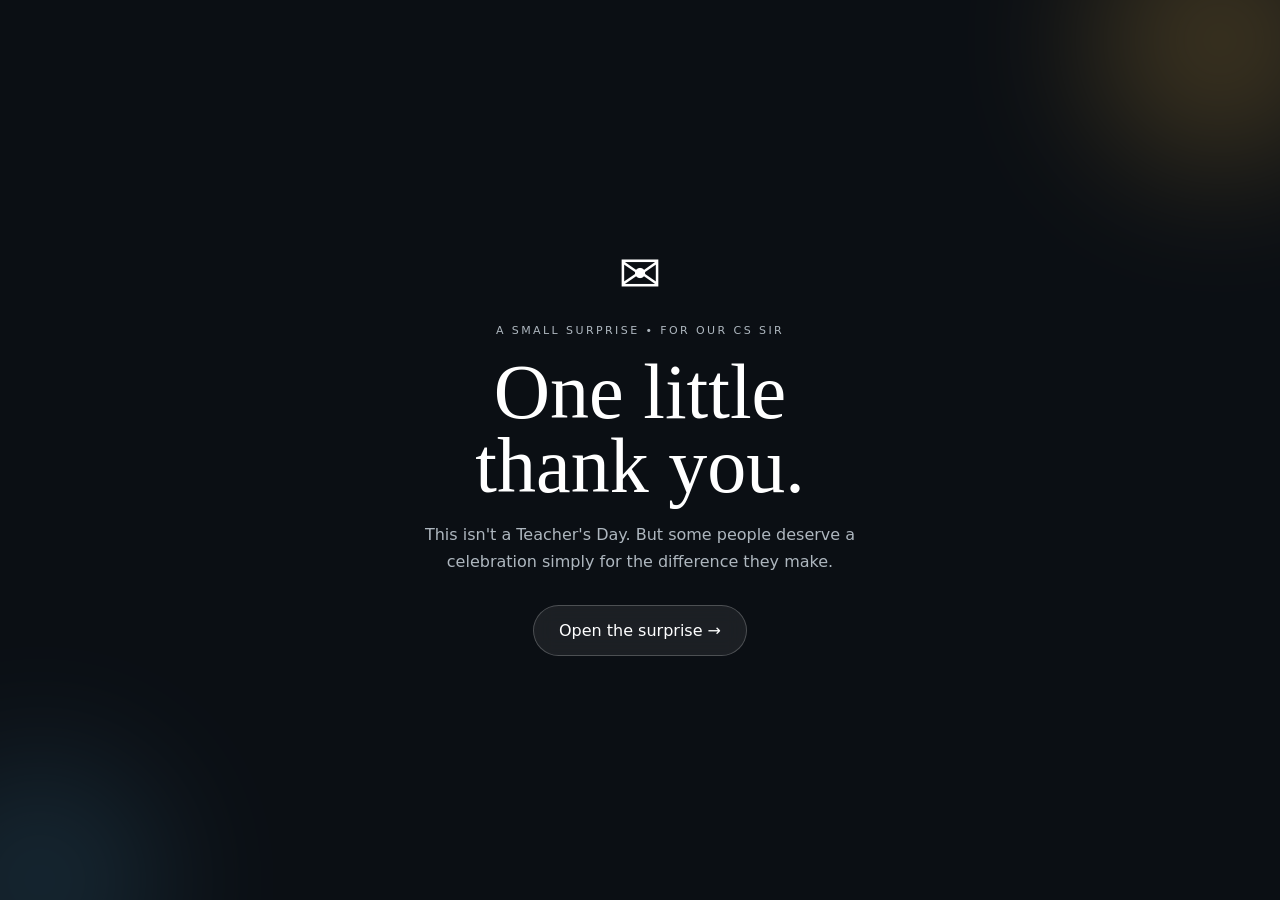
==== index.html @ 7e6bf97f "Add files via upload" ====
<!DOCTYPE html>
<html lang="en">
<head>
<meta charset="UTF-8">
<meta name="viewport" content="width=device-width, initial-scale=1.0">
<meta name="theme-color" content="#101820">
<title>For Sir — Happy Teacher's Day</title>
<link rel="stylesheet" href="styles.css">

</head>
<body>

<section id="opening" class="screen">
  <div class="bg-orb o1"></div><div class="bg-orb o2"></div>
  <div class="opening">
    <span class="envelope">✉</span>
    <div class="kicker">A small surprise • for our CS Sir</div>
    <h1>One little<br>thank you.</h1>
    <p>This isn't a Teacher's Day. But some people deserve a celebration simply for the difference they make.</p>
    <button class="reveal-btn" onclick="openCard()">Open the surprise →</button>
  </div>
</section>

<main id="card" class="hidden">
<div class="card-wrap">
  <div class="topbar"><span><i class="dot"></i>Teacher's Day 2026</span><span>Made with gratitude</span></div>

  <section class="hero">
    <div class="hero-copy">
      <div class="small">For an extraordinary teacher</div>
      <h2>Happy<br><span>Teacher's Day.</span></h2>
      <p>
        Sir, behind every lesson is patience, behind every correction is care,
        and behind every student who keeps going is often a teacher who once said,
        <em>“You can do better.”</em>
      </p>
    </div>
    <div class="photo-frame">
      <img src="images/sir-1.jpg" alt="Sir">
      <div class="photo-label">Our CS Teacher</div>
    </div>
  </section>

  <div class="divider"></div>

  <section class="message">
    <div class="title">A message<br>from your students.</div>
    <div class="body">
      Thank you for making <strong>Computer Science</strong> feel less like a subject
      and more like a way of thinking. Thank you for the explanations, the patience,
      the little jokes, and even the moments when the code refused to cooperate.
      <br><br>
      You didn't just teach us how to write programs — you taught us how to
      <strong>think, debug, learn, and try again.</strong>
      <div class="signature">With respect &amp; gratitude,<br>Your students</div>
    </div>
  </section>

  <section class="tech">
    <div class="tech-grid">
      <div>
        <h3>If teachers were code…</h3>
        <p>We'd probably call you the function that never stops returning something valuable.</p>
      </div>
      <pre class="code"><span class="cm">// teacher.js</span>
<span class="kw">const</span> teacher = {
  patience: <span class="str">"infinite"</span>,
  knowledge: <span class="str">"always growing"</span>,
  guidance: <span class="str">"priceless"</span>,
  impact: <span class="str">"forever"</span>
};

<span class="kw">return</span> <span class="str">"Thank you, Sir."</span>;</pre>
    </div>
  </section>

  <section class="gallery">
    <div class="gallery-head">
      <h3>Moments worth remembering.</h3>
      <div class="gallery-note">Sir, Unfiltered</div>
    </div>
    <div class="photos">
      <img src="images/sir-5.jpg" alt="Sir — photo 1">
      <img class="second" src="images/sir-2.jpg" alt="Sir — photo 2">
      <img class="third" src="images/sir-3.jpg" alt="Sir — photo 3">
      <img class="fourth" src="images/sir-4.jpg" alt="Sir — photo 4">
    </div>
  </section>

  <section class="final">
    <div class="spark">✦</div>
    <h3>Thank you for<br>being our teacher.</h3>
    <p>May every student you guide remind you of the impact you've made.</p>
    <div class="foot"><span>Happy Teacher's Day</span><span>•</span><span>With gratitude</span></div>
  </section>
</div>
</main>

<script>
function openCard(){
  document.getElementById('opening').classList.add('hidden');
  document.getElementById('card').classList.remove('hidden');
  document.body.style.background = '#f7f2e9';
  burst();
  window.scrollTo({top:0,behavior:'instant'});
}
function burst(){
  const symbols=['✦','•','◆','✧','+'];
  for(let i=0;i<75;i++){
    const e=document.createElement('span');
    e.className='confetti';
    e.textContent=symbols[Math.floor(Math.random()*symbols.length)];
    e.style.left=Math.random()*100+'vw';
    e.style.fontSize=(8+Math.random()*12)+'px';
    e.style.animationDuration=(2.4+Math.random()*3)+'s';
    e.style.animationDelay=(Math.random()*1.2)+'s';
    document.body.appendChild(e);
    setTimeout(()=>e.remove(),6000);
  }
}
</script>
</body>
</html>
---- styles.css ----
:root{
  --bg:#0b0f14; --paper:#f7f2e9; --ink:#18212b; --muted:#7c858d;
  --accent:#e9b44c; --white:#fff;
}
*{box-sizing:border-box}
html,body{margin:0;min-height:100%;font-family:Inter,ui-sans-serif,system-ui,-apple-system,Segoe UI,sans-serif}
body{background:var(--bg);color:#fff;overflow-x:hidden}
button{font:inherit}
.screen{min-height:100vh;display:flex;align-items:center;justify-content:center;padding:28px;position:relative;overflow:hidden}
.hidden{display:none!important}

/* subtle animated background */
.bg-orb{position:absolute;border-radius:50%;filter:blur(70px);opacity:.22;pointer-events:none}
.o1{width:260px;height:260px;background:#e9b44c;top:-90px;right:-70px;animation:float 7s ease-in-out infinite}
.o2{width:240px;height:240px;background:#4385a8;bottom:-100px;left:-80px;animation:float 9s ease-in-out infinite reverse}
@keyframes float{50%{transform:translate(30px,25px)}}

/* Opening */
.opening{text-align:center;z-index:2}
.kicker{letter-spacing:.22em;text-transform:uppercase;font-size:11px;color:#aeb7bf;margin-bottom:18px}
.opening h1{font-family:Georgia,serif;font-size:clamp(42px,8vw,78px);line-height:.95;margin:0 0 18px;font-weight:500}
.opening p{color:#aeb7bf;max-width:520px;margin:0 auto 30px;line-height:1.7}
.reveal-btn{
  border:1px solid rgba(255,255,255,.22);background:rgba(255,255,255,.07);color:#fff;
  padding:15px 25px;border-radius:999px;cursor:pointer;transition:.3s;backdrop-filter:blur(10px)
}
.reveal-btn:hover{transform:translateY(-3px);background:rgba(255,255,255,.13)}
.envelope{font-size:52px;display:block;margin-bottom:20px;animation:bob 2.2s ease-in-out infinite}
@keyframes bob{50%{transform:translateY(-8px) rotate(-2deg)}}

/* Main card */
#card{background:var(--paper);color:var(--ink);display:block;padding:0}
.card-wrap{width:min(1120px,100%);margin:auto;padding:38px 24px 70px}
.topbar{display:flex;justify-content:space-between;align-items:center;color:#69727a;font-size:12px;letter-spacing:.08em;text-transform:uppercase}
.topbar .dot{width:7px;height:7px;background:var(--accent);border-radius:50%;display:inline-block;margin-right:8px}
.hero{display:grid;grid-template-columns:1.05fr .95fr;gap:48px;align-items:center;padding:55px 0 45px}
.hero-copy .small{font-size:13px;letter-spacing:.18em;text-transform:uppercase;color:#9a7a37}
.hero h2{font-family:Georgia,serif;font-weight:500;font-size:clamp(48px,7vw,88px);line-height:.9;margin:16px 0 22px}
.hero h2 span{display:block;color:#b4862d}
.hero p{font-size:17px;line-height:1.75;color:#59636b;max-width:560px}
.photo-frame{position:relative;aspect-ratio:4/5;max-width:440px;margin:auto}
.photo-frame:before{content:"";position:absolute;inset:16px -12px -12px 16px;border:1px solid #d1c4a7}
.photo-frame img{width:100%;height:100%;object-fit:cover;position:relative;z-index:1;box-shadow:0 25px 60px rgba(30,30,20,.18)}
.photo-label{position:absolute;z-index:2;bottom:18px;left:-14px;background:#fff;padding:10px 15px;font-size:11px;letter-spacing:.14em;text-transform:uppercase;box-shadow:0 8px 22px rgba(0,0,0,.12)}

.divider{height:1px;background:#ded6c9;margin:20px 0}
.message{padding:55px 0;display:grid;grid-template-columns:.6fr 1.4fr;gap:55px}
.message .title{font-family:Georgia,serif;font-size:32px}
.message .body{font-family:Georgia,serif;font-size:clamp(21px,2.5vw,30px);line-height:1.55;color:#303940}
.message .body strong{color:#a27425;font-weight:500}
.signature{margin-top:28px;font-family:Georgia,serif;font-size:22px}

.tech{background:#111820;color:#eef1f2;padding:45px;border-radius:24px;position:relative;overflow:hidden}
.tech:after{content:"</>";position:absolute;right:28px;bottom:-28px;font:900 150px/1 monospace;color:rgba(255,255,255,.035)}
.tech-grid{display:grid;grid-template-columns:1fr 1fr;gap:35px;align-items:center}
.code{font:14px/1.8 ui-monospace,SFMono-Regular,Menlo,monospace;color:#d6dbe0}
.code .kw{color:#e9b44c}.code .str{color:#9bcf9f}.code .cm{color:#77838d}
.tech h3{font-family:Georgia,serif;font-size:34px;font-weight:500;margin:0 0 12px}
.tech p{color:#aeb8bf;line-height:1.7}

.gallery{padding:60px 0 30px}
.gallery-head{display:flex;justify-content:space-between;align-items:end;margin-bottom:22px}
.gallery h3{font:500 38px Georgia,serif;margin:0}
.gallery-note{font-size:12px;color:#8a8f93}
.photos{display:grid;grid-template-columns:1.2fr .8fr;gap:18px; box-shadow: 0 8px 25px rgba(0, 0, 0, 0.25);}
.photos img{width:100%;height:500px;object-fit:cover; border: 20px solid white;}
.photos img.second{height:100%;object-fit:cover}
.photos img.third{height:100%;object-fit:cover}
.photos img.fourth{height:100%;object-fit:cover}


.final{text-align:center;padding:75px 10px 30px}
.final .spark{font-size:28px}
.final h3{font:500 clamp(42px,7vw,72px)/.95 Georgia,serif;margin:18px 0}
.final p{color:#687178;line-height:1.7}
.foot{display:flex;justify-content:center;gap:18px;color:#999;font-size:11px;letter-spacing:.1em;text-transform:uppercase;margin-top:55px}

/* confetti */
.confetti{position:fixed;top:-20px;width:8px;height:12px;z-index:99;pointer-events:none;animation:fall linear forwards}
@keyframes fall{to{transform:translateY(110vh) rotate(720deg);opacity:0}}

@media(max-width:760px){
  .screen{padding:20px}
  .card-wrap{padding:25px 18px 50px}
  .hero{grid-template-columns:1fr;gap:35px;padding-top:42px}
  .hero-copy{text-align:center}
  .hero p{margin-left:auto;margin-right:auto}
  .photo-frame{width:min(88vw,390px)}
  .message{grid-template-columns:1fr;gap:20px;padding:40px 0}
  .tech{padding:28px 22px}
  .tech-grid{grid-template-columns:1fr}
  .code{font-size:12px}
  .photos{grid-template-columns:1fr}
  .photos img,.photos img.second{height:auto;max-height:520px}
  .gallery-head{display:block}
  .gallery-note{margin-top:8px}
}
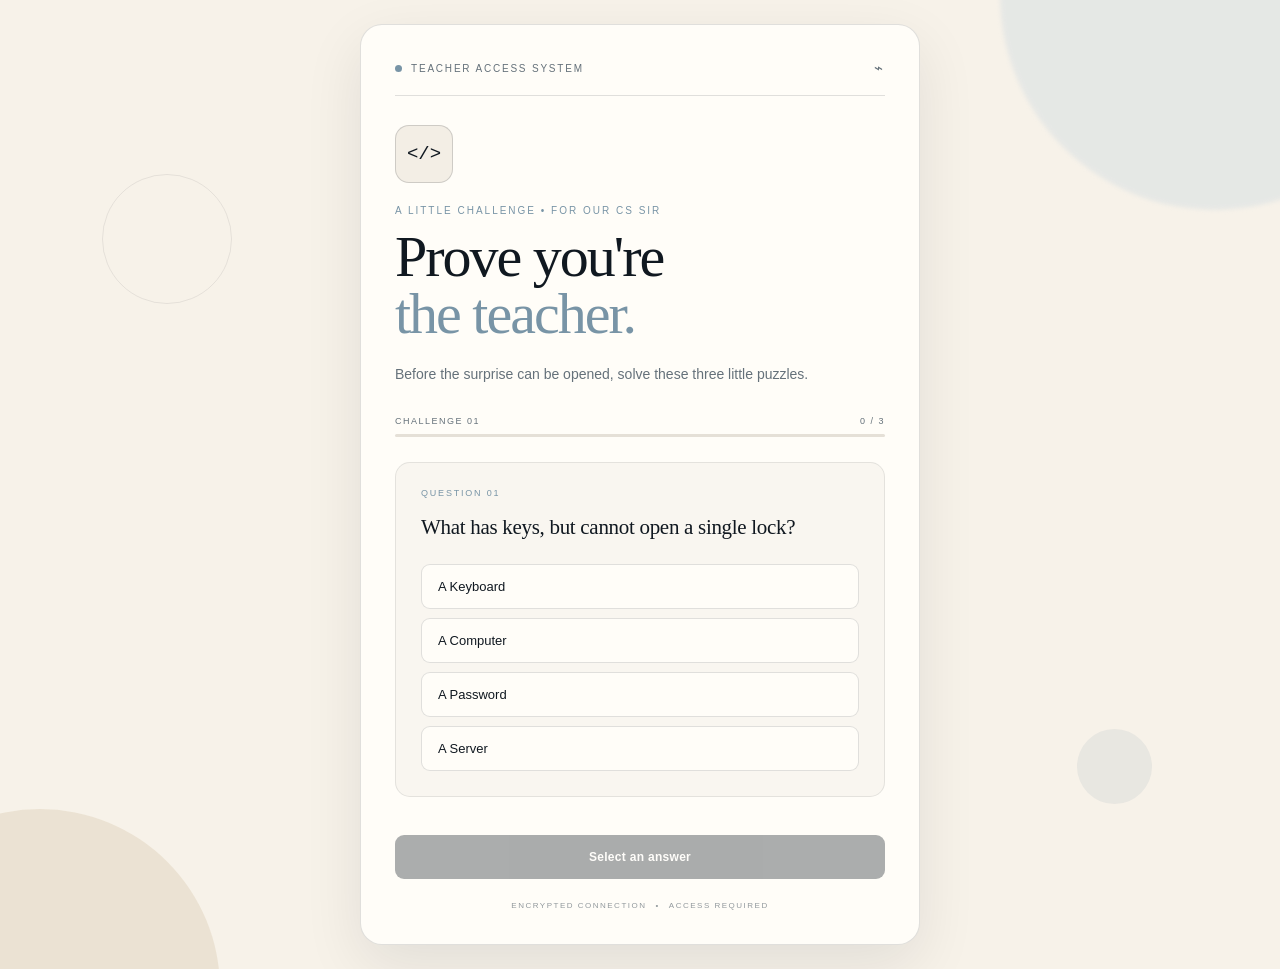
==== commit 9f3e218f: "Add files via upload" ====
--- a/index.html
+++ b/index.html
@@ -1,123 +1,378 @@
-<!DOCTYPE html>
-<html lang="en">
-<head>
-<meta charset="UTF-8">
-<meta name="viewport" content="width=device-width, initial-scale=1.0">
-<meta name="theme-color" content="#101820">
-<title>For Sir — Happy Teacher's Day</title>
-<link rel="stylesheet" href="styles.css">
-
-</head>
-<body>
-
-<section id="opening" class="screen">
-  <div class="bg-orb o1"></div><div class="bg-orb o2"></div>
-  <div class="opening">
-    <span class="envelope">✉</span>
-    <div class="kicker">A small surprise • for our CS Sir</div>
-    <h1>One little<br>thank you.</h1>
-    <p>This isn't a Teacher's Day. But some people deserve a celebration simply for the difference they make.</p>
-    <button class="reveal-btn" onclick="openCard()">Open the surprise →</button>
-  </div>
-</section>
-
-<main id="card" class="hidden">
-<div class="card-wrap">
-  <div class="topbar"><span><i class="dot"></i>Teacher's Day 2026</span><span>Made with gratitude</span></div>
-
-  <section class="hero">
-    <div class="hero-copy">
-      <div class="small">For an extraordinary teacher</div>
-      <h2>Happy<br><span>Teacher's Day.</span></h2>
-      <p>
-        Sir, behind every lesson is patience, behind every correction is care,
-        and behind every student who keeps going is often a teacher who once said,
-        <em>“You can do better.”</em>
-      </p>
-    </div>
-    <div class="photo-frame">
-      <img src="images/sir-1.jpg" alt="Sir">
-      <div class="photo-label">Our CS Teacher</div>
-    </div>
-  </section>
-
-  <div class="divider"></div>
-
-  <section class="message">
-    <div class="title">A message<br>from your students.</div>
-    <div class="body">
-      Thank you for making <strong>Computer Science</strong> feel less like a subject
-      and more like a way of thinking. Thank you for the explanations, the patience,
-      the little jokes, and even the moments when the code refused to cooperate.
-      <br><br>
-      You didn't just teach us how to write programs — you taught us how to
-      <strong>think, debug, learn, and try again.</strong>
-      <div class="signature">With respect &amp; gratitude,<br>Your students</div>
-    </div>
-  </section>
-
-  <section class="tech">
-    <div class="tech-grid">
-      <div>
-        <h3>If teachers were code…</h3>
-        <p>We'd probably call you the function that never stops returning something valuable.</p>
-      </div>
-      <pre class="code"><span class="cm">// teacher.js</span>
-<span class="kw">const</span> teacher = {
-  patience: <span class="str">"infinite"</span>,
-  knowledge: <span class="str">"always growing"</span>,
-  guidance: <span class="str">"priceless"</span>,
-  impact: <span class="str">"forever"</span>
-};
-
-<span class="kw">return</span> <span class="str">"Thank you, Sir."</span>;</pre>
-    </div>
-  </section>
-
-  <section class="gallery">
-    <div class="gallery-head">
-      <h3>Moments worth remembering.</h3>
-      <div class="gallery-note">Sir, Unfiltered</div>
-    </div>
-    <div class="photos">
-      <img src="images/sir-5.jpg" alt="Sir — photo 1">
-      <img class="second" src="images/sir-2.jpg" alt="Sir — photo 2">
-      <img class="third" src="images/sir-3.jpg" alt="Sir — photo 3">
-      <img class="fourth" src="images/sir-4.jpg" alt="Sir — photo 4">
-    </div>
-  </section>
-
-  <section class="final">
-    <div class="spark">✦</div>
-    <h3>Thank you for<br>being our teacher.</h3>
-    <p>May every student you guide remind you of the impact you've made.</p>
-    <div class="foot"><span>Happy Teacher's Day</span><span>•</span><span>With gratitude</span></div>
-  </section>
-</div>
-</main>
-
-<script>
-function openCard(){
-  document.getElementById('opening').classList.add('hidden');
-  document.getElementById('card').classList.remove('hidden');
-  document.body.style.background = '#f7f2e9';
-  burst();
-  window.scrollTo({top:0,behavior:'instant'});
-}
-function burst(){
-  const symbols=['✦','•','◆','✧','+'];
-  for(let i=0;i<75;i++){
-    const e=document.createElement('span');
-    e.className='confetti';
-    e.textContent=symbols[Math.floor(Math.random()*symbols.length)];
-    e.style.left=Math.random()*100+'vw';
-    e.style.fontSize=(8+Math.random()*12)+'px';
-    e.style.animationDuration=(2.4+Math.random()*3)+'s';
-    e.style.animationDelay=(Math.random()*1.2)+'s';
-    document.body.appendChild(e);
-    setTimeout(()=>e.remove(),6000);
-  }
-}
-</script>
-</body>
-</html>
+<!DOCTYPE html>
+<html lang="en">
+<head>
+<meta charset="UTF-8">
+<meta name="viewport" content="width=device-width, initial-scale=1.0">
+
+<title>Teacher's Day — Access Challenge</title>
+
+<link rel="stylesheet" href="puzzle.css">
+<link  window.location.href= "surprise.html";>
+</head>
+
+<body>
+
+<section class="puzzle-screen">
+
+  <div class="orb orb1"></div>
+  <div class="orb orb2"></div>
+
+  <div class="terminal">
+
+    <div class="terminal-top">
+      <span class="status-dot"></span>
+      <span>TEACHER ACCESS SYSTEM</span>
+      <span class="lock">⌁</span>
+    </div>
+
+    <div class="icon">&lt;/&gt;</div>
+
+    <div class="kicker">
+      A LITTLE CHALLENGE • FOR OUR CS SIR
+    </div>
+
+    <h1>
+      Prove you're<br>
+      <span>the teacher.</span>
+    </h1>
+
+    <p class="intro">
+      Before the surprise can be opened,
+      solve these three little puzzles.
+    </p>
+
+    <div class="progress">
+      <div class="progress-text">
+        <span id="challengeText">CHALLENGE 01</span>
+        <span id="scoreText">0 / 3</span>
+      </div>
+
+      <div class="progress-line">
+        <div id="progressBar"></div>
+      </div>
+    </div>
+
+    <div class="question-area">
+
+      <div class="question-number" id="questionNumber">
+        QUESTION 01
+      </div>
+
+      <h2 id="question">
+        Loading...
+      </h2>
+
+      <div id="options" class="options"></div>
+
+    </div>
+
+    <div id="message" class="message"></div>
+
+    <button id="actionButton"
+            class="action-button"
+            disabled
+            onclick="checkAnswer()">
+      Select an answer
+    </button>
+
+    <div class="footer">
+      <span>ENCRYPTED CONNECTION</span>
+      <span>•</span>
+      <span>ACCESS REQUIRED</span>
+    </div>
+
+  </div>
+
+</section>
+
+
+<script>
+
+const questions = [
+
+  {
+    question:
+      "What has keys, but cannot open a single lock?",
+
+    options: [
+      "A Keyboard",
+      "A Computer",
+      "A Password",
+      "A Server"
+    ],
+
+    answer: "A Keyboard"
+  },
+
+  {
+    question:
+      "A programmer has 3 switches outside a room and 3 bulbs inside. How can they identify every switch?",
+
+    options: [
+      "Use the switches randomly",
+      "Use heat and light",
+      "Turn all switches on",
+      "Break the door"
+    ],
+
+    answer: "Use heat and light"
+  },
+
+  {
+    question:
+      "What appears once in a minute, twice in a moment, but never in a thousand years?",
+
+    options: [
+      "The letter M",
+      "The letter T",
+      "The number 1",
+      "The letter E"
+    ],
+
+    answer: "The letter M"
+  }
+
+];
+
+
+let currentQuestion = 0;
+let score = 0;
+let selectedAnswer = null;
+
+
+const question =
+  document.getElementById("question");
+
+const options =
+  document.getElementById("options");
+
+const message =
+  document.getElementById("message");
+
+const actionButton =
+  document.getElementById("actionButton");
+
+const questionNumber =
+  document.getElementById("questionNumber");
+
+const challengeText =
+  document.getElementById("challengeText");
+
+const scoreText =
+  document.getElementById("scoreText");
+
+const progressBar =
+  document.getElementById("progressBar");
+
+
+function loadQuestion() {
+
+  const q = questions[currentQuestion];
+
+  selectedAnswer = null;
+
+  question.textContent = q.question;
+
+  questionNumber.textContent =
+    `QUESTION ${String(currentQuestion + 1).padStart(2, "0")}`;
+
+  challengeText.textContent =
+    `CHALLENGE ${String(currentQuestion + 1).padStart(2, "0")}`;
+
+  scoreText.textContent =
+    `${score} / ${questions.length}`;
+
+  progressBar.style.width =
+    `${(currentQuestion / questions.length) * 100}%`;
+
+  options.innerHTML = "";
+
+  message.textContent = "";
+
+  message.className = "message";
+
+  actionButton.disabled = true;
+
+  actionButton.textContent =
+    "Select an answer";
+
+
+  q.options.forEach(option => {
+
+    const button =
+      document.createElement("button");
+
+    button.className = "option";
+
+    button.textContent = option;
+
+    button.onclick = function() {
+
+      document
+        .querySelectorAll(".option")
+        .forEach(btn =>
+          btn.classList.remove("selected")
+        );
+
+      button.classList.add("selected");
+
+      selectedAnswer = option;
+
+      actionButton.disabled = false;
+
+      actionButton.textContent =
+        "Submit answer";
+    };
+
+    options.appendChild(button);
+
+  });
+
+}
+
+
+function checkAnswer() {
+
+  if (!selectedAnswer) return;
+
+  const correct =
+    questions[currentQuestion].answer;
+
+
+  if (selectedAnswer !== correct) {
+
+    message.textContent =
+      "✕ Incorrect. Think like a programmer, Sir.";
+
+    message.className =
+      "message wrong";
+
+    document
+      .querySelectorAll(".option")
+      .forEach(btn => {
+
+        if (btn.textContent === selectedAnswer) {
+          btn.classList.add("incorrect");
+        }
+
+      });
+
+    actionButton.disabled = true;
+
+    setTimeout(() => {
+
+      message.textContent =
+        "Try again.";
+
+      message.className =
+        "message";
+
+      document
+        .querySelectorAll(".option")
+        .forEach(btn =>
+          btn.classList.remove("incorrect")
+        );
+
+      actionButton.disabled = false;
+
+    }, 1200);
+
+    return;
+  }
+
+
+  score++;
+
+  message.textContent =
+    "✓ Correct. Access level increased.";
+
+  message.className =
+    "message correct";
+
+
+  document
+    .querySelectorAll(".option")
+    .forEach(btn => {
+
+      btn.disabled = true;
+
+      if (btn.textContent === correct) {
+        btn.classList.add("correct");
+      }
+
+    });
+
+
+  scoreText.textContent =
+    `${score} / ${questions.length}`;
+
+
+  if (currentQuestion < questions.length - 1) {
+
+    actionButton.textContent =
+      "Next challenge";
+
+    actionButton.disabled = false;
+
+    actionButton.onclick =
+      function() {
+
+        currentQuestion++;
+
+        actionButton.onclick =
+          checkAnswer;
+
+        loadQuestion();
+
+      };
+
+  } else {
+
+    unlockCard();
+
+  }
+
+}
+
+
+function unlockCard() {
+
+  progressBar.style.width = "100%";
+
+  actionButton.textContent =
+    "ACCESS GRANTED ✓";
+
+  actionButton.disabled = true;
+
+  message.textContent =
+    "✓ All challenges solved. Welcome, Sir.";
+
+  message.className =
+    "message correct";
+
+
+  document
+    .querySelector(".terminal")
+    .classList.add("unlocked");
+
+
+  setTimeout(() => {
+
+    /*
+     * CHANGE index.html TO THE FILE NAME
+     * OF YOUR EXISTING GREETING CARD.
+     */
+
+    window.location.href = "index.html";
+
+  }, 1800);
+
+}
+
+
+loadQuestion();
+
+</script>
+
+</body>
+</html>
--- a/puzzle.css
+++ b/puzzle.css
@@ -0,0 +1,661 @@
+* {
+  margin: 0;
+  padding: 0;
+  box-sizing: border-box;
+}
+
+:root {
+  --cream: #f7f2e9;
+  --paper: #fffdf8;
+  --ink: #101820;
+  --muted: #65717a;
+  --blue: #7894a6;
+  --line: rgba(16, 24, 32, 0.13);
+  --gold: #c7a76c;
+  --wrong: #a85d5d;
+  --correct: #587866;
+}
+
+html,
+body {
+  min-height: 100%;
+}
+
+body {
+  background: var(--cream);
+  color: var(--ink);
+  font-family: Arial, Helvetica, sans-serif;
+}
+
+
+/* =========================
+   SCREEN
+========================= */
+
+.puzzle-screen {
+  min-height: 100vh;
+  min-height: 100svh;
+
+  display: flex;
+  align-items: center;
+  justify-content: center;
+
+  position: relative;
+  overflow: hidden;
+
+  padding: 24px;
+}
+
+
+/* Soft editorial background */
+
+.puzzle-screen::before {
+  content: "";
+
+  position: absolute;
+  width: 430px;
+  height: 430px;
+
+  top: -220px;
+  right: -150px;
+
+  border-radius: 50%;
+
+  background: #d8e0e3;
+
+  opacity: 0.55;
+
+  filter: blur(2px);
+}
+
+
+.puzzle-screen::after {
+  content: "";
+
+  position: absolute;
+  width: 360px;
+  height: 360px;
+
+  bottom: -200px;
+  left: -140px;
+
+  border-radius: 50%;
+
+  background: #e4d9c5;
+
+  opacity: 0.6;
+}
+
+
+/* Existing-style decorative orbs */
+
+.orb {
+  position: absolute;
+
+  border-radius: 50%;
+
+  pointer-events: none;
+
+  z-index: 0;
+}
+
+.orb1 {
+  width: 130px;
+  height: 130px;
+
+  top: 18%;
+  left: 8%;
+
+  border: 1px solid rgba(16, 24, 32, 0.08);
+}
+
+.orb2 {
+  width: 75px;
+  height: 75px;
+
+  bottom: 17%;
+  right: 10%;
+
+  background: rgba(120, 148, 166, 0.12);
+}
+
+
+/* =========================
+   MAIN PUZZLE CARD
+========================= */
+
+.terminal {
+
+  position: relative;
+  z-index: 2;
+
+  width: min(560px, 100%);
+
+  background: var(--paper);
+
+  border: 1px solid var(--line);
+
+  border-radius: 22px;
+
+  padding: 34px;
+
+  box-shadow:
+    0 20px 60px rgba(16, 24, 32, 0.09);
+
+  transition:
+    transform 0.9s ease,
+    opacity 0.9s ease,
+    box-shadow 0.9s ease;
+}
+
+
+.terminal.unlocked {
+
+  transform: scale(1.04);
+
+  opacity: 0;
+
+  box-shadow:
+    0 30px 100px rgba(16, 24, 32, 0.18);
+}
+
+
+/* =========================
+   TOP BAR
+========================= */
+
+.terminal-top {
+
+  display: flex;
+
+  align-items: center;
+
+  padding-bottom: 18px;
+
+  border-bottom: 1px solid var(--line);
+
+  color: var(--muted);
+
+  font-size: 10px;
+
+  letter-spacing: 1.8px;
+
+  text-transform: uppercase;
+}
+
+
+.status-dot {
+
+  width: 7px;
+  height: 7px;
+
+  margin-right: 9px;
+
+  border-radius: 50%;
+
+  background: var(--blue);
+}
+
+
+.lock {
+
+  margin-left: auto;
+
+  color: var(--muted);
+
+  font-size: 15px;
+}
+
+
+/* =========================
+   INTRO
+========================= */
+
+.icon {
+
+  width: 58px;
+  height: 58px;
+
+  margin: 29px 0 22px;
+
+  display: flex;
+
+  align-items: center;
+  justify-content: center;
+
+  border: 1px solid rgba(16, 24, 32, 0.16);
+
+  border-radius: 14px;
+
+  background: #f3eee5;
+
+  color: var(--ink);
+
+  font-family: "Courier New", monospace;
+
+  font-size: 19px;
+}
+
+
+.kicker {
+
+  color: var(--blue);
+
+  font-size: 10px;
+
+  letter-spacing: 2px;
+
+  text-transform: uppercase;
+
+  margin-bottom: 13px;
+}
+
+
+h1 {
+
+  font-family: Georgia, "Times New Roman", serif;
+
+  font-weight: 400;
+
+  font-size: clamp(38px, 8vw, 58px);
+
+  line-height: 0.98;
+
+  letter-spacing: -2px;
+
+  margin-bottom: 20px;
+}
+
+
+h1 span {
+
+  color: var(--blue);
+}
+
+
+.intro {
+
+  max-width: 440px;
+
+  color: var(--muted);
+
+  font-size: 14px;
+
+  line-height: 1.7;
+
+  margin-bottom: 30px;
+}
+
+
+/* =========================
+   PROGRESS
+========================= */
+
+.progress {
+
+  margin-bottom: 25px;
+}
+
+
+.progress-text {
+
+  display: flex;
+
+  justify-content: space-between;
+
+  margin-bottom: 8px;
+
+  color: var(--muted);
+
+  font-size: 9px;
+
+  letter-spacing: 1.5px;
+}
+
+
+.progress-line {
+
+  height: 3px;
+
+  width: 100%;
+
+  background: #e5e0d7;
+
+  border-radius: 10px;
+
+  overflow: hidden;
+}
+
+
+#progressBar {
+
+  height: 100%;
+
+  width: 0%;
+
+  background: var(--blue);
+
+  transition: width 0.5s ease;
+}
+
+
+/* =========================
+   QUESTION
+========================= */
+
+.question-area {
+
+  padding: 25px;
+
+  background: #f9f6f0;
+
+  border: 1px solid rgba(16, 24, 32, 0.09);
+
+  border-radius: 15px;
+}
+
+
+.question-number {
+
+  color: var(--blue);
+
+  font-size: 9px;
+
+  letter-spacing: 1.8px;
+
+  margin-bottom: 14px;
+}
+
+
+h2 {
+
+  font-family: Georgia, "Times New Roman", serif;
+
+  font-weight: 400;
+
+  font-size: 21px;
+
+  line-height: 1.45;
+
+  letter-spacing: -0.3px;
+
+  margin-bottom: 21px;
+}
+
+
+/* =========================
+   ANSWERS
+========================= */
+
+.options {
+
+  display: grid;
+
+  gap: 9px;
+}
+
+
+.option {
+
+  width: 100%;
+
+  padding: 14px 16px;
+
+  border: 1px solid rgba(16, 24, 32, 0.13);
+
+  border-radius: 9px;
+
+  background: #fffdf8;
+
+  color: var(--ink);
+
+  font-family: Arial, Helvetica, sans-serif;
+
+  font-size: 13px;
+
+  text-align: left;
+
+  cursor: pointer;
+
+  transition:
+    transform 0.2s ease,
+    background 0.2s ease,
+    border-color 0.2s ease;
+}
+
+
+.option:hover {
+
+  transform: translateX(3px);
+
+  border-color: var(--blue);
+
+  background: #f4f1ea;
+}
+
+
+.option.selected {
+
+  border-color: var(--blue);
+
+  background: #eef2f3;
+
+  color: var(--ink);
+}
+
+
+.option.correct {
+
+  border-color: var(--correct);
+
+  background: #edf3ef;
+
+  color: var(--correct);
+}
+
+
+.option.incorrect {
+
+  border-color: var(--wrong);
+
+  background: #f7eeee;
+
+  color: var(--wrong);
+}
+
+
+/* =========================
+   MESSAGE
+========================= */
+
+.message {
+
+  min-height: 24px;
+
+  margin-top: 14px;
+
+  text-align: center;
+
+  font-size: 11px;
+
+  letter-spacing: 0.2px;
+}
+
+
+.message.correct {
+
+  color: var(--correct);
+}
+
+
+.message.wrong {
+
+  color: var(--wrong);
+}
+
+
+/* =========================
+   BUTTON
+========================= */
+
+.action-button {
+
+  width: 100%;
+
+  padding: 15px;
+
+  border: none;
+
+  border-radius: 9px;
+
+  background: var(--ink);
+
+  color: #ffffff;
+
+  font-family: Arial, Helvetica, sans-serif;
+
+  font-size: 12px;
+
+  font-weight: 600;
+
+  letter-spacing: 0.3px;
+
+  cursor: pointer;
+
+  transition:
+    transform 0.2s ease,
+    background 0.2s ease;
+}
+
+
+.action-button:hover:not(:disabled) {
+
+  transform: translateY(-2px);
+
+  background: #26333c;
+}
+
+
+.action-button:disabled {
+
+  opacity: 0.35;
+
+  cursor: not-allowed;
+
+  transform: none;
+}
+
+
+/* =========================
+   FOOTER
+========================= */
+
+.footer {
+
+  display: flex;
+
+  justify-content: center;
+
+  gap: 9px;
+
+  margin-top: 22px;
+
+  color: #92999d;
+
+  font-size: 8px;
+
+  letter-spacing: 1.5px;
+
+  text-transform: uppercase;
+}
+
+
+/* =========================
+   MOBILE
+========================= */
+
+@media (max-width: 600px) {
+
+  .puzzle-screen {
+
+    padding: 14px;
+  }
+
+
+  .terminal {
+
+    padding: 25px 18px;
+
+    border-radius: 18px;
+  }
+
+
+  .terminal-top {
+
+    font-size: 8px;
+
+    letter-spacing: 1.2px;
+  }
+
+
+  .icon {
+
+    width: 52px;
+    height: 52px;
+
+    margin-top: 24px;
+  }
+
+
+  .kicker {
+
+    font-size: 8px;
+
+    letter-spacing: 1.5px;
+  }
+
+
+  h1 {
+
+    font-size: 39px;
+
+    letter-spacing: -1.5px;
+  }
+
+
+  .intro {
+
+    font-size: 13px;
+
+    line-height: 1.6;
+  }
+
+
+  .question-area {
+
+    padding: 19px 15px;
+  }
+
+
+  h2 {
+
+    font-size: 18px;
+  }
+
+
+  .option {
+
+    padding: 14px;
+
+    font-size: 12px;
+  }
+
+
+  .footer {
+
+    font-size: 7px;
+
+    letter-spacing: 1px;
+  }
+
+}
